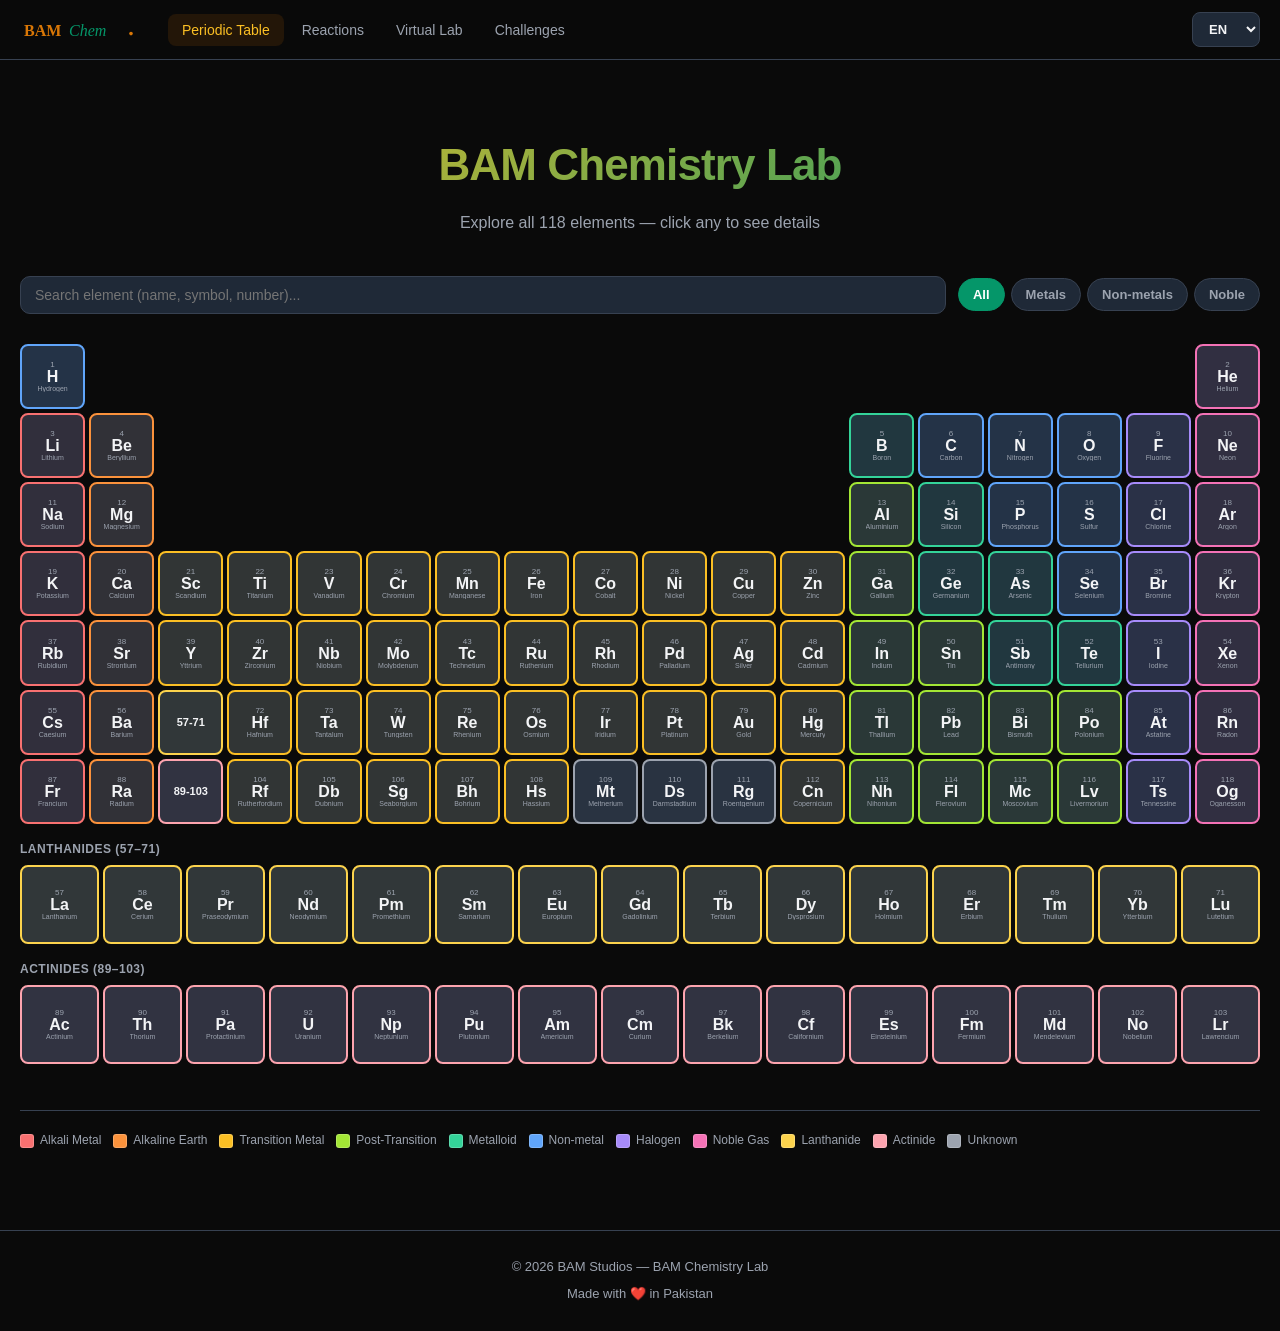
==== index.html @ 73f9b1ff "Initial: BAM Chemistry Lab — 118 elements + multi-language (EN/UR)" ====
<!DOCTYPE html>
<html lang="en" dir="ltr">
<head>
  <meta charset="UTF-8">
  <meta name="viewport" content="width=device-width, initial-scale=1.0">
  <title>BAM Chemistry Lab</title>
  <meta name="description" content="Interactive chemistry lab — 118 elements, reactions, and virtual experiments.">
  <meta name="theme-color" content="#059669">
  <link rel="icon" type="image/svg+xml" href="favicon.svg">
  <link rel="apple-touch-icon" href="favicon.svg">
  <link rel="stylesheet" href="style.css">
</head>
<body>

  <header class="site-header">
    <nav class="nav">
      <a href="index.html" class="logo" aria-label="BAM Chemistry Lab">
        <svg viewBox="0 0 640 140" xmlns="http://www.w3.org/2000/svg" aria-hidden="true">
          <text x="20" y="98" font-family="Georgia, 'Times New Roman', serif" font-size="80" font-weight="bold" fill="#d97706">BAM</text>
          <text x="245" y="98" font-family="Georgia, 'Times New Roman', serif" font-size="80" font-style="italic" fill="#059669">Chem</text>
          <circle cx="555" cy="88" r="9" fill="#d97706"/>
        </svg>
      </a>
      <ul class="nav-links">
        <li><a href="#periodic" class="active" data-i18n="nav.periodic_table">Periodic Table</a></li>
        <li><a href="#reactions" data-i18n="nav.reactions">Reactions</a></li>
        <li><a href="#lab" data-i18n="nav.lab">Virtual Lab</a></li>
        <li><a href="#challenges" data-i18n="nav.challenges">Challenges</a></li>
      </ul>
      <select id="langSwitcher" class="lang-switcher" aria-label="Language">
        <option value="en">EN</option>
        <option value="ur">اردو</option>
      </select>
    </nav>
  </header>

  <main>
    <section class="hero">
      <h1 data-i18n="app.title">BAM Chemistry Lab</h1>
      <p data-i18n="app.tagline">Explore all 118 elements — click any to see details</p>
    </section>

    <section class="periodic-section">
      <div class="periodic-controls">
        <input type="text" id="searchInput" data-i18n-placeholder="search.placeholder" placeholder="Search element (name, symbol, number)...">
        <div class="filter-pills" id="filterPills">
          <button class="filter-pill active" data-filter="all" data-i18n="filters.all">All</button>
          <button class="filter-pill" data-filter="metal" data-i18n="filters.metal">Metals</button>
          <button class="filter-pill" data-filter="nonmetal" data-i18n="filters.nonmetal">Non-metals</button>
          <button class="filter-pill" data-filter="noble" data-i18n="filters.noble">Noble</button>
        </div>
      </div>

      <div class="periodic-grid-wrap">
        <div id="periodicGrid" class="periodic-grid" aria-label="Periodic table"></div>

        <div class="f-block-label" data-i18n="fblock.lanthanides">Lanthanides (57–71)</div>
        <div id="lanthanidesGrid" class="f-block-grid" aria-label="Lanthanides"></div>

        <div class="f-block-label" data-i18n="fblock.actinides">Actinides (89–103)</div>
        <div id="actinidesGrid" class="f-block-grid" aria-label="Actinides"></div>
      </div>

      <div class="legend" id="legend"></div>
    </section>
  </main>

  <div id="elementModal" class="modal">
    <div class="modal-content">
      <button class="modal-close" aria-label="Close">×</button>
      <h3 id="modalTitle">Element</h3>
      <div id="modalBody"></div>
    </div>
  </div>

  <footer class="site-footer">
    <p data-i18n="footer.copyright">© 2026 BAM Studios — BAM Chemistry Lab</p>
    <p data-i18n="footer.made_with" style="margin-top: 6px;">Made with ❤️ in Pakistan</p>
  </footer>

  <script src="js/i18n.js"></script>
  <script src="app-v4.js?v=1"></script>
</body>
</html>
---- style.css ----
* { margin: 0; padding: 0; box-sizing: border-box; }

:root {
  --emerald: #059669;
  --gold: #d97706;
  --gold-light: #fbbf24;
  --bg: #0a0a0a;
  --bg-alt: #111827;
  --card: #1f2937;
  --border: #374151;
  --text: #f3f4f6;
  --text-muted: #9ca3af;

  --c-alkali: #f87171; --c-alkaline: #fb923c; --c-transition: #fbbf24;
  --c-post: #a3e635; --c-metalloid: #34d399; --c-nonmetal: #60a5fa;
  --c-halogen: #a78bfa; --c-noble: #f472b6; --c-lanthanide: #fcd34d;
  --c-actinide: #fda4af; --c-unknown: #9ca3af;
}

body {
  font-family: -apple-system, BlinkMacSystemFont, 'Segoe UI', Roboto, Arial, sans-serif;
  background: var(--bg);
  color: var(--text);
  line-height: 1.6;
  min-height: 100vh;
  display: flex;
  flex-direction: column;
}

[dir="rtl"] body { font-family: 'Noto Naskh Arabic', 'Segoe UI', Tahoma, sans-serif; }

.site-header {
  background: rgba(10,10,10,0.92);
  border-bottom: 1px solid var(--border);
  padding: 12px 20px;
  position: sticky;
  top: 0;
  z-index: 100;
  backdrop-filter: blur(12px);
}

.nav {
  max-width: 1280px;
  margin: 0 auto;
  display: flex;
  align-items: center;
  gap: 20px;
  flex-wrap: wrap;
}

.logo svg { height: 28px; display: block; }

.nav-links {
  display: flex;
  gap: 4px;
  list-style: none;
  flex-wrap: wrap;
  flex: 1;
}

.nav-links a {
  color: var(--text-muted);
  text-decoration: none;
  padding: 8px 14px;
  border-radius: 8px;
  font-size: 14px;
  font-weight: 500;
  transition: all .2s;
}

.nav-links a:hover, .nav-links a.active {
  color: var(--gold-light);
  background: rgba(217,119,6,0.12);
}

.lang-switcher {
  background: var(--card);
  color: var(--text);
  border: 1px solid var(--border);
  padding: 8px 12px;
  border-radius: 8px;
  font-size: 13px;
  font-weight: 600;
  font-family: inherit;
  cursor: pointer;
  transition: border-color .2s;
}

.lang-switcher:hover { border-color: var(--emerald); }

.lang-switcher:focus {
  outline: none;
  border-color: var(--emerald);
  box-shadow: 0 0 0 3px rgba(5,150,105,0.15);
}

main {
  flex: 1;
  max-width: 1280px;
  margin: 0 auto;
  padding: 40px 20px;
  width: 100%;
}

.hero {
  text-align: center;
  padding: 30px 0 40px;
}

.hero h1 {
  font-size: clamp(28px, 5vw, 44px);
  font-weight: 800;
  margin-bottom: 10px;
  background: linear-gradient(135deg, var(--gold-light) 0%, var(--emerald) 100%);
  -webkit-background-clip: text;
  background-clip: text;
  -webkit-text-fill-color: transparent;
  letter-spacing: -0.02em;
}

.hero p {
  color: var(--text-muted);
  font-size: 16px;
}

.periodic-controls {
  display: flex;
  gap: 12px;
  margin-bottom: 20px;
  flex-wrap: wrap;
  align-items: center;
}

#searchInput {
  flex: 1;
  min-width: 220px;
  padding: 10px 14px;
  border-radius: 10px;
  border: 1px solid var(--border);
  background: var(--card);
  color: var(--text);
  font-size: 14px;
  font-family: inherit;
}

#searchInput:focus {
  outline: none;
  border-color: var(--emerald);
  box-shadow: 0 0 0 3px rgba(5,150,105,0.15);
}

.filter-pills { display: flex; gap: 6px; flex-wrap: wrap; }

.filter-pill {
  padding: 8px 14px;
  border-radius: 20px;
  background: var(--card);
  border: 1px solid var(--border);
  color: var(--text-muted);
  font-size: 13px;
  font-weight: 600;
  cursor: pointer;
  transition: all .2s;
  font-family: inherit;
}

.filter-pill.active, .filter-pill:hover {
  background: var(--emerald);
  border-color: var(--emerald);
  color: #fff;
}

.periodic-grid-wrap {
  overflow-x: auto;
  padding: 10px 0;
}

/* Periodic table always LTR — chemistry standard */
.periodic-grid,
.f-block-grid,
.f-block-label {
  direction: ltr;
}

.periodic-grid {
  display: grid;
  grid-template-columns: repeat(18, minmax(54px, 1fr));
  grid-template-rows: repeat(7, minmax(54px, auto));
  gap: 4px;
  min-width: 1000px;
}

.f-block-label {
  color: var(--text-muted);
  font-size: 12px;
  font-weight: 600;
  text-transform: uppercase;
  letter-spacing: 0.5px;
  margin: 16px 0 6px;
  min-width: 1000px;
  text-align: left;
}

.f-block-grid {
  display: grid;
  grid-template-columns: repeat(15, minmax(54px, 1fr));
  gap: 4px;
  min-width: 900px;
  margin-bottom: 12px;
}

.element-card {
  aspect-ratio: 1;
  background: var(--card);
  border: 2px solid var(--cat-color, var(--border));
  border-radius: 8px;
  padding: 3px;
  display: flex;
  flex-direction: column;
  align-items: center;
  justify-content: center;
  cursor: pointer;
  transition: transform .15s, box-shadow .15s, opacity .2s;
  color: var(--text);
  font-family: inherit;
  position: relative;
  overflow: hidden;
  min-height: 0;
}

.element-card::before {
  content: "";
  position: absolute;
  inset: 0;
  background: var(--cat-color);
  opacity: 0.08;
  pointer-events: none;
}

.element-card:hover {
  transform: scale(1.1);
  box-shadow: 0 6px 20px rgba(0,0,0,0.5);
  z-index: 5;
}

.element-card.dimmed { opacity: 0.15; pointer-events: none; }

.f-block-jump { cursor: pointer; }
.f-block-jump:hover {
  transform: scale(1.1);
  box-shadow: 0 6px 20px rgba(0,0,0,0.5);
  z-index: 5;
}

.flash-highlight { animation: flashPulse 0.4s ease 4; }

@keyframes flashPulse {
  0%, 100% { transform: scale(1); box-shadow: none; }
  50% { transform: scale(1.15); box-shadow: 0 0 24px var(--cat-color); }
}

.el-z { font-size: 8px; color: var(--text-muted); line-height: 1; position: relative; }
.el-symbol { font-size: 16px; font-weight: 800; line-height: 1; position: relative; }
.el-name {
  font-size: 7px;
  color: var(--text-muted);
  text-align: center;
  line-height: 1;
  position: relative;
  max-width: 100%;
  overflow: hidden;
  text-overflow: ellipsis;
  white-space: nowrap;
}

.legend {
  display: flex;
  flex-wrap: wrap;
  gap: 12px;
  margin-top: 24px;
  padding-top: 20px;
  border-top: 1px solid var(--border);
}

.legend-item {
  display: flex;
  align-items: center;
  gap: 6px;
  font-size: 12px;
  color: var(--text-muted);
}

.legend-swatch {
  width: 14px;
  height: 14px;
  border-radius: 3px;
  border: 1px solid rgba(255,255,255,0.2);
}

.modal {
  display: none;
  position: fixed;
  inset: 0;
  background: rgba(0,0,0,0.78);
  z-index: 1000;
  align-items: center;
  justify-content: center;
  padding: 20px;
  backdrop-filter: blur(4px);
}

.modal.modal-open { display: flex; }

.modal-content {
  background: var(--bg-alt);
  border: 1px solid var(--border);
  border-radius: 14px;
  padding: 32px;
  max-width: 520px;
  width: 100%;
  max-height: 90vh;
  overflow-y: auto;
  position: relative;
  animation: modalIn .22s ease;
}

@keyframes modalIn {
  from { opacity: 0; transform: scale(0.96); }
  to { opacity: 1; transform: scale(1); }
}

.modal-close {
  position: absolute;
  top: 12px;
  right: 12px;
  width: 34px;
  height: 34px;
  border-radius: 8px;
  background: var(--card);
  border: 1px solid var(--border);
  color: var(--text);
  font-size: 22px;
  cursor: pointer;
  line-height: 1;
  display: flex;
  align-items: center;
  justify-content: center;
}

[dir="rtl"] .modal-close { right: auto; left: 12px; }

.modal-close:hover { background: var(--border); }

.modal-content h3 {
  color: var(--gold-light);
  font-size: 24px;
  margin-bottom: 24px;
  font-weight: 700;
  padding-right: 40px;
}

[dir="rtl"] .modal-content h3 { padding-right: 0; padding-left: 40px; }

.detail-grid {
  display: grid;
  grid-template-columns: 1fr 1fr;
  gap: 18px;
}

.detail-grid > div {
  display: flex;
  flex-direction: column;
  gap: 4px;
}

.detail-label {
  font-size: 11px;
  color: var(--text-muted);
  text-transform: uppercase;
  letter-spacing: 0.5px;
  font-weight: 600;
}

.detail-value {
  font-size: 15px;
  color: var(--text);
  font-weight: 600;
  word-break: break-word;
}

.site-footer {
  border-top: 1px solid var(--border);
  padding: 24px 20px;
  text-align: center;
  color: var(--text-muted);
  font-size: 13px;
  margin-top: 40px;
}

.site-footer p { margin: 2px 0; }

@media (max-width: 720px) {
  .nav-links { order: 3; width: 100%; justify-content: center; }
  .detail-grid { grid-template-columns: 1fr; }
  .periodic-grid { min-width: 900px; }
}
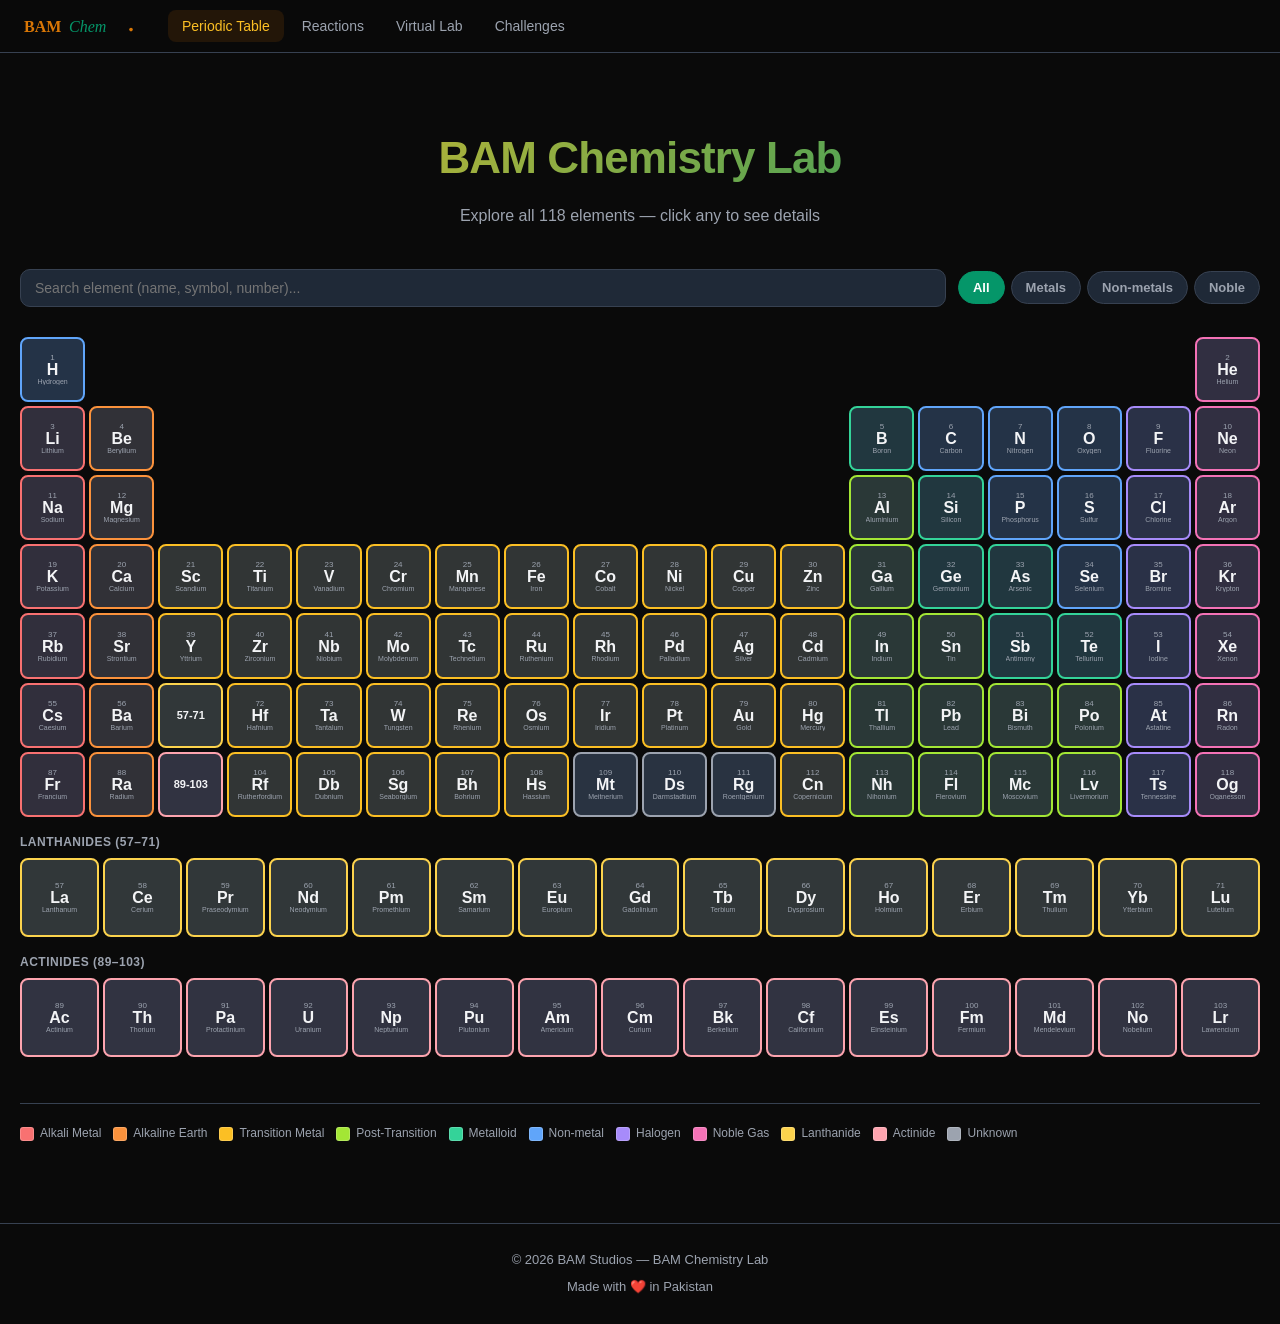
==== commit a0e6cdec: "Remove i18n system, English-only UI, add reactions page" ====
--- a/index.html
+++ b/index.html
@@ -1,5 +1,5 @@
 <!DOCTYPE html>
-<html lang="en" dir="ltr">
+<html lang="en">
 <head>
   <meta charset="UTF-8">
   <meta name="viewport" content="width=device-width, initial-scale=1.0">
@@ -22,42 +22,36 @@
         </svg>
       </a>
       <ul class="nav-links">
-        <li><a href="#periodic" class="active" data-i18n="nav.periodic_table">Periodic Table</a></li>
-        <li><a href="#reactions" data-i18n="nav.reactions">Reactions</a></li>
-        <li><a href="#lab" data-i18n="nav.lab">Virtual Lab</a></li>
-        <li><a href="#challenges" data-i18n="nav.challenges">Challenges</a></li>
+        <li><a href="index.html" class="active">Periodic Table</a></li>
+        <li><a href="reactions.html">Reactions</a></li>
+        <li><a href="#lab">Virtual Lab</a></li>
+        <li><a href="#challenges">Challenges</a></li>
       </ul>
-      <select id="langSwitcher" class="lang-switcher" aria-label="Language">
-        <option value="en">EN</option>
-        <option value="ur">اردو</option>
-      </select>
     </nav>
   </header>
 
   <main>
     <section class="hero">
-      <h1 data-i18n="app.title">BAM Chemistry Lab</h1>
-      <p data-i18n="app.tagline">Explore all 118 elements — click any to see details</p>
+      <h1>BAM Chemistry Lab</h1>
+      <p>Explore all 118 elements — click any to see details</p>
     </section>
 
     <section class="periodic-section">
       <div class="periodic-controls">
-        <input type="text" id="searchInput" data-i18n-placeholder="search.placeholder" placeholder="Search element (name, symbol, number)...">
+        <input type="text" id="searchInput" placeholder="Search element (name, symbol, number)...">
         <div class="filter-pills" id="filterPills">
-          <button class="filter-pill active" data-filter="all" data-i18n="filters.all">All</button>
-          <button class="filter-pill" data-filter="metal" data-i18n="filters.metal">Metals</button>
-          <button class="filter-pill" data-filter="nonmetal" data-i18n="filters.nonmetal">Non-metals</button>
-          <button class="filter-pill" data-filter="noble" data-i18n="filters.noble">Noble</button>
+          <button class="filter-pill active" data-filter="all">All</button>
+          <button class="filter-pill" data-filter="metal">Metals</button>
+          <button class="filter-pill" data-filter="nonmetal">Non-metals</button>
+          <button class="filter-pill" data-filter="noble">Noble</button>
         </div>
       </div>
 
       <div class="periodic-grid-wrap">
         <div id="periodicGrid" class="periodic-grid" aria-label="Periodic table"></div>
-
-        <div class="f-block-label" data-i18n="fblock.lanthanides">Lanthanides (57–71)</div>
+        <div class="f-block-label">Lanthanides (57–71)</div>
         <div id="lanthanidesGrid" class="f-block-grid" aria-label="Lanthanides"></div>
-
-        <div class="f-block-label" data-i18n="fblock.actinides">Actinides (89–103)</div>
+        <div class="f-block-label">Actinides (89–103)</div>
         <div id="actinidesGrid" class="f-block-grid" aria-label="Actinides"></div>
       </div>
 
@@ -74,11 +68,10 @@
   </div>
 
   <footer class="site-footer">
-    <p data-i18n="footer.copyright">© 2026 BAM Studios — BAM Chemistry Lab</p>
-    <p data-i18n="footer.made_with" style="margin-top: 6px;">Made with ❤️ in Pakistan</p>
+    <p>© 2026 BAM Studios — BAM Chemistry Lab</p>
+    <p style="margin-top: 6px;">Made with ❤️ in Pakistan</p>
   </footer>
 
-  <script src="js/i18n.js"></script>
-  <script src="app-v4.js?v=1"></script>
+  <script src="app-v4.js"></script>
 </body>
 </html>
--- a/style.css
+++ b/style.css
@@ -404,3 +404,294 @@
   .detail-grid { grid-template-columns: 1fr; }
   .periodic-grid { min-width: 900px; }
 }
+
+/* ============ REACTIONS PAGE ============ */
+.reactions-hero {
+  text-align: center;
+  padding: 30px 0 30px;
+}
+
+.reactions-hero h1 {
+  font-size: clamp(28px, 5vw, 44px);
+  font-weight: 800;
+  margin-bottom: 10px;
+  background: linear-gradient(135deg, var(--gold-light) 0%, var(--emerald) 100%);
+  -webkit-background-clip: text;
+  background-clip: text;
+  -webkit-text-fill-color: transparent;
+  letter-spacing: -0.02em;
+}
+
+.reactions-hero p {
+  color: var(--text-muted);
+  font-size: 16px;
+  max-width: 600px;
+  margin: 0 auto;
+}
+
+.reactions-stats {
+  display: flex;
+  justify-content: center;
+  gap: 40px;
+  flex-wrap: wrap;
+  margin: 24px 0 32px;
+  padding: 20px;
+  background: var(--bg-alt);
+  border: 1px solid var(--border);
+  border-radius: 12px;
+}
+
+.stat-item {
+  text-align: center;
+}
+
+.stat-item .stat-val {
+  font-size: 28px;
+  font-weight: 800;
+  color: var(--gold-light);
+  display: block;
+  line-height: 1;
+}
+
+.stat-item .stat-label {
+  font-size: 12px;
+  color: var(--text-muted);
+  text-transform: uppercase;
+  letter-spacing: 0.5px;
+  margin-top: 6px;
+  display: block;
+}
+
+.reactions-controls {
+  display: flex;
+  gap: 12px;
+  margin-bottom: 20px;
+  flex-wrap: wrap;
+  align-items: center;
+}
+
+.reactions-controls input {
+  flex: 1;
+  min-width: 220px;
+  padding: 10px 14px;
+  border-radius: 10px;
+  border: 1px solid var(--border);
+  background: var(--card);
+  color: var(--text);
+  font-size: 14px;
+  font-family: inherit;
+}
+
+.reactions-controls input:focus {
+  outline: none;
+  border-color: var(--emerald);
+  box-shadow: 0 0 0 3px rgba(5,150,105,0.15);
+}
+
+.category-pills,
+.difficulty-pills {
+  display: flex;
+  gap: 6px;
+  flex-wrap: wrap;
+  margin-bottom: 12px;
+}
+
+.category-pill,
+.difficulty-pill {
+  padding: 8px 14px;
+  border-radius: 20px;
+  background: var(--card);
+  border: 1px solid var(--border);
+  color: var(--text-muted);
+  font-size: 13px;
+  font-weight: 600;
+  cursor: pointer;
+  transition: all .2s;
+  font-family: inherit;
+}
+
+.category-pill:hover,
+.difficulty-pill:hover {
+  border-color: var(--emerald);
+  color: var(--text);
+}
+
+.category-pill.active,
+.difficulty-pill.active {
+  background: var(--emerald);
+  border-color: var(--emerald);
+  color: #fff;
+}
+
+.reactions-section-label {
+  font-size: 11px;
+  color: var(--text-muted);
+  text-transform: uppercase;
+  letter-spacing: 0.5px;
+  font-weight: 700;
+  margin-bottom: 8px;
+}
+
+.reactions-grid {
+  display: grid;
+  grid-template-columns: repeat(auto-fill, minmax(320px, 1fr));
+  gap: 16px;
+  margin-top: 24px;
+}
+
+.reaction-card {
+  background: var(--card);
+  border: 1px solid var(--border);
+  border-radius: 12px;
+  padding: 20px;
+  position: relative;
+  overflow: hidden;
+  transition: transform .2s, box-shadow .2s, border-color .2s;
+}
+
+.reaction-card::before {
+  content: "";
+  position: absolute;
+  top: 0; left: 0; right: 0;
+  height: 3px;
+  background: var(--reaction-color, var(--emerald));
+}
+
+.reaction-card:hover {
+  transform: translateY(-2px);
+  box-shadow: 0 8px 24px rgba(0,0,0,0.4);
+  border-color: var(--emerald);
+}
+
+.reaction-card-header {
+  display: flex;
+  justify-content: space-between;
+  align-items: flex-start;
+  gap: 12px;
+  margin-bottom: 14px;
+}
+
+.reaction-category-badge {
+  display: inline-block;
+  padding: 3px 10px;
+  border-radius: 12px;
+  font-size: 10px;
+  font-weight: 700;
+  text-transform: uppercase;
+  letter-spacing: 0.5px;
+  color: #fff;
+  background: var(--reaction-color, var(--emerald));
+}
+
+.reaction-difficulty-badge {
+  font-size: 10px;
+  padding: 3px 8px;
+  border-radius: 10px;
+  font-weight: 700;
+  text-transform: uppercase;
+  letter-spacing: 0.5px;
+}
+
+.difficulty-basic {
+  background: rgba(52,211,153,0.15);
+  color: #34d399;
+}
+
+.difficulty-intermediate {
+  background: rgba(251,191,36,0.15);
+  color: #fbbf24;
+}
+
+.difficulty-advanced {
+  background: rgba(248,113,113,0.15);
+  color: #f87171;
+}
+
+.reaction-equation {
+  font-family: 'Courier New', monospace;
+  font-size: 15px;
+  font-weight: 700;
+  color: var(--text);
+  padding: 12px;
+  background: rgba(5,150,105,0.08);
+  border-radius: 8px;
+  margin-bottom: 12px;
+  word-break: break-word;
+  line-height: 1.5;
+}
+
+.reaction-equation .arrow {
+  color: var(--gold-light);
+  margin: 0 4px;
+  font-weight: 900;
+}
+
+.reaction-description {
+  color: var(--text-muted);
+  font-size: 13px;
+  line-height: 1.6;
+  margin-bottom: 12px;
+}
+
+.reaction-meta {
+  display: flex;
+  gap: 16px;
+  flex-wrap: wrap;
+  padding-top: 12px;
+  border-top: 1px solid var(--border);
+  font-size: 12px;
+}
+
+.reaction-meta-item {
+  color: var(--text-muted);
+}
+
+.reaction-meta-item strong {
+  color: var(--gold-light);
+  font-weight: 700;
+}
+
+.reaction-hazard {
+  display: inline-flex;
+  align-items: center;
+  gap: 6px;
+  padding: 4px 10px;
+  background: rgba(248,113,113,0.12);
+  color: #f87171;
+  border-radius: 8px;
+  font-size: 11px;
+  font-weight: 600;
+  margin-top: 10px;
+}
+
+.reaction-hazard svg {
+  flex-shrink: 0;
+}
+
+.no-results {
+  text-align: center;
+  padding: 60px 20px;
+  color: var(--text-muted);
+}
+
+.no-results h3 {
+  font-size: 20px;
+  margin-bottom: 8px;
+  color: var(--text);
+}
+
+.reactions-count {
+  color: var(--text-muted);
+  font-size: 13px;
+  margin-top: 12px;
+}
+
+.reactions-count strong {
+  color: var(--gold-light);
+}
+
+@media (max-width: 720px) {
+  .reactions-grid { grid-template-columns: 1fr; }
+  .reactions-stats { gap: 20px; padding: 16px; }
+  .stat-item .stat-val { font-size: 22px; }
+}
